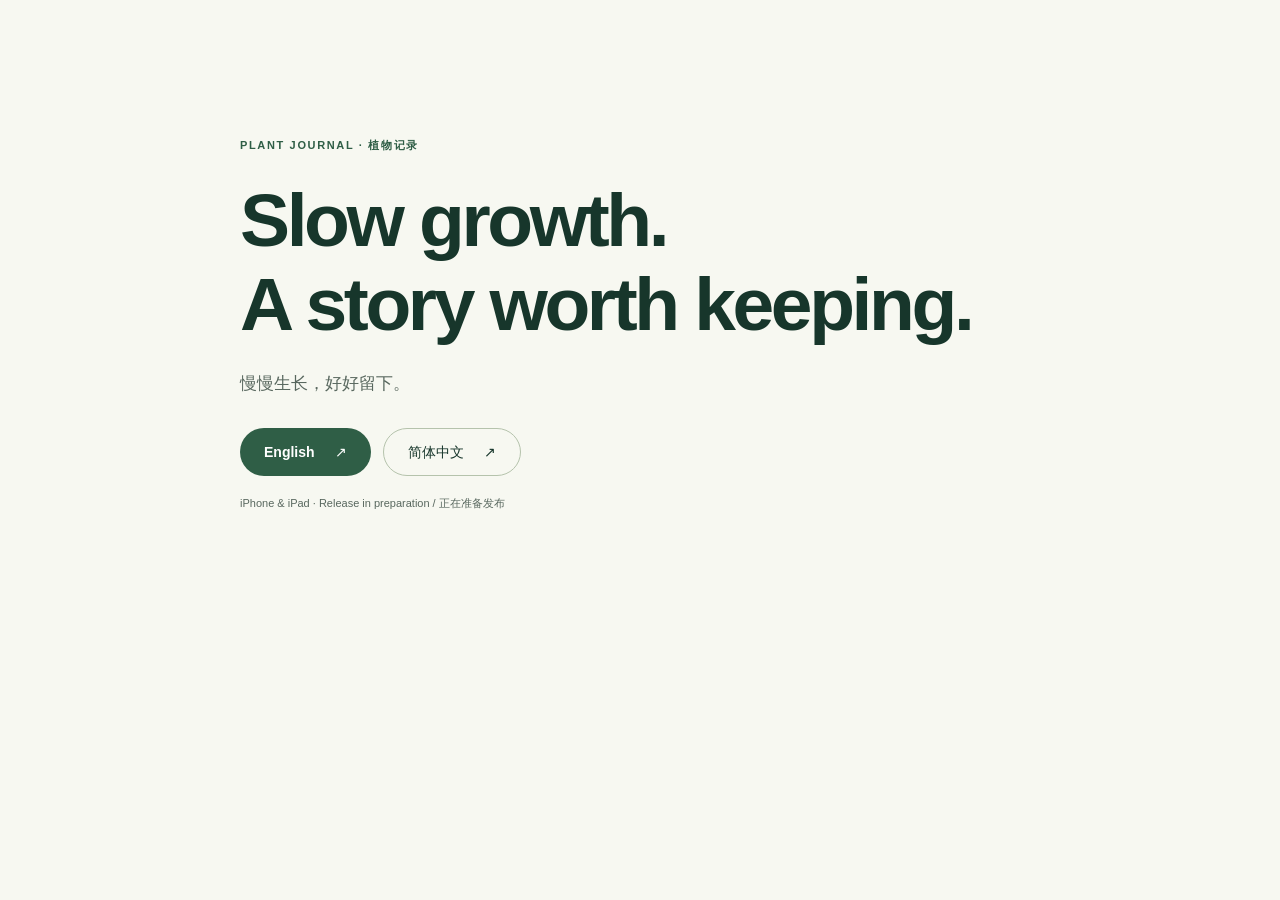
==== index.html @ 941551f2 "Publish bilingual Plant Journal website and policies" ====
<!doctype html><html lang="en"><head><meta charset="utf-8"><meta name="viewport" content="width=device-width, initial-scale=1"><title>Plant Journal · 植物记录</title><meta name="description" content="Plant Journal for iPhone and iPad. 植物记录，留下一段看得见的成长。"><link rel="canonical" href="https://guogxy.github.io/plant-journal/"><link rel="alternate" hreflang="en" href="https://guogxy.github.io/plant-journal/en/"><link rel="alternate" hreflang="zh-Hans" href="https://guogxy.github.io/plant-journal/zh/"><link rel="alternate" hreflang="x-default" href="https://guogxy.github.io/plant-journal/"><meta name="theme-color" content="#f7f8f1"><link rel="stylesheet" href="assets/site.css"></head><body><main id="main" class="wrap chooser"><div><p class="eyebrow">Plant Journal · 植物记录</p><h1>Slow growth.<br>A story worth keeping.</h1><p lang="zh-Hans">慢慢生长，好好留下。</p><div class="actions"><a class="button" href="en/" lang="en">English</a><a class="button secondary" href="zh/" lang="zh-Hans">简体中文</a></div><p class="visual-caption">iPhone & iPad · Release in preparation / 正在准备发布</p></div></main></body></html>
---- assets/site.css ----
@layer reset, base, layout, components;
@layer reset {
  *, *::before, *::after { box-sizing: border-box; }
  body, h1, h2, h3, p, figure, ul, ol { margin: 0; }
  img { display: block; max-width: 100%; }
  button, input { font: inherit; }
}
@layer base {
  :root { color-scheme: light; --paper: #f7f8f1; --white: #fff; --ink: #17362b; --muted: #58675e; --green: #2f5e46; --line: #dce2d7; --lime: #e4eccd; --dark: #16382b; --radius: 28px; }
  html { scroll-behavior: smooth; scroll-padding-top: 105px; }
  body { background: var(--paper); color: var(--ink); font: 17px/1.65 -apple-system, BlinkMacSystemFont, "Segoe UI", sans-serif; -webkit-font-smoothing: antialiased; }
  :lang(zh-Hans) { font-family: -apple-system, BlinkMacSystemFont, "PingFang SC", "Microsoft YaHei", sans-serif; }
  a { color: inherit; text-decoration-thickness: 1px; text-underline-offset: 4px; }
  a:hover { text-decoration-thickness: 2px; }
  :focus-visible { outline: 3px solid #947c2b; outline-offset: 5px; border-radius: 4px; }
  ::selection { background: #dbe7bc; color: #153728; }
  h1, h2, h3 { font-weight: 570; line-height: 1.12; letter-spacing: -.045em; text-wrap: balance; }
  h1 { font-size: clamp(46px, 6.3vw, 85px); }
  h2 { font-size: clamp(34px, 4vw, 54px); }
  h3 { font-size: 23px; letter-spacing: -.025em; }
  p { text-wrap: pretty; }
  @media (prefers-reduced-motion: reduce) { html { scroll-behavior: auto; } *, *::before, *::after { transition: none !important; animation: none !important; } }
}
@layer layout {
  .wrap { width: min(1180px, calc(100% - 80px)); margin-inline: auto; }
  .site-header { position: sticky; top: 0; z-index: 10; border-bottom: 1px solid var(--line); background: rgba(247,248,241,.91); -webkit-backdrop-filter: blur(18px); backdrop-filter: blur(18px); }
  .nav-inner { min-height: 83px; display: flex; align-items: center; gap: 36px; }
  .wordmark { font-size: 21px; font-weight: 650; letter-spacing: -.04em; text-decoration: none; white-space: nowrap; display: inline-flex; align-items: center; gap: 10px; }
  .brand-icon { width: 34px; height: 34px; border-radius: 9px; }
  .nav-links { display: flex; align-items: center; gap: 30px; margin-left: auto; }
  .nav-links a { font-size: 14px; text-decoration: none; padding-block: 12px; }
  .nav-links a:hover, .nav-links [aria-current] { text-decoration: underline; }
  .language { font-size: 13px; font-weight: 600; text-decoration: none; border: 1px solid #ced7c9; border-radius: 100px; padding: 7px 13px; white-space: nowrap; }
  .hero { display: grid; grid-template-columns: 1.03fr 1fr; align-items: center; gap: 72px; padding: 78px 0 65px; }
  .hero h1 { margin: 23px 0; max-width: 640px; }
  .hero-copy > p { max-width: 490px; font-size: 19px; color: var(--muted); }
  .actions { display: flex; gap: 12px; flex-wrap: wrap; margin: 30px 0 19px; }
  .hero-visual { position: relative; }
  .photo-stage { position: relative; border-radius: 32px; overflow: hidden; background: #e8ece5; aspect-ratio: .92; box-shadow: 0 25px 80px -55px #17362b; }
  .photo-stage > img { width: 100%; height: 100%; object-fit: cover; object-position: 51% 50%; }
  .viewfinder { position: absolute; inset: 20% 16% 14%; border: 1.5px dashed rgba(47,94,70,.8); border-radius: 15px; pointer-events: none; }
  .frame-label { position: absolute; bottom: 21px; left: 21px; right: 21px; border: 1px solid rgba(255,255,255,.8); background: rgba(247,248,241,.85); -webkit-backdrop-filter: blur(20px); backdrop-filter: blur(20px); border-radius: 18px; padding: 14px 18px; display: flex; align-items: center; justify-content: space-between; gap: 16px; }
  .frame-label span { display: block; font-size: 12px; color: var(--muted); }
  .frame-label strong { font-size: 14px; font-weight: 600; }
  .frame-label .crosshair { flex: 0 0 27px; width: 27px; height: 27px; border: 1px solid var(--green); border-radius: 50%; position: relative; }
  .crosshair::before, .crosshair::after { content: ""; position: absolute; background: var(--green); }
  .crosshair::before { width: 1px; height: 35px; left: 12px; top: -5px; }
  .crosshair::after { width: 35px; height: 1px; left: -5px; top: 12px; }
  .visual-caption { font-size: 11px; color: var(--muted); margin-top: 11px; line-height: 1.5; }
  .intro-band { border-top: 1px solid var(--line); border-bottom: 1px solid var(--line); display: grid; grid-template-columns: repeat(3,1fr); margin-bottom: 105px; }
  .intro-item { padding: 25px 25px 25px 0; }
  .intro-item + .intro-item { padding-left: 35px; border-left: 1px solid var(--line); }
  .intro-item b { font-weight: 550; font-size: 15px; display: block; }
  .intro-item span { font-size: 13px; color: var(--muted); }
  .section-heading { display: flex; align-items: end; justify-content: space-between; gap: 50px; margin-bottom: 45px; }
  .section-heading h2 { max-width: 680px; margin-top: 15px; }
  .section-heading > p { max-width: 300px; color: var(--muted); font-size: 15px; }
  .workflow { padding-bottom: 110px; }
  .workflow-grid { display: grid; grid-template-columns: 1fr 1fr 1fr; gap: 24px; }
  .step { border-top: 1px solid #aebfa6; padding-top: 20px; }
  .step .number { font-size: 12px; letter-spacing: .08em; color: var(--muted); display: block; margin-bottom: 42px; }
  .step h3 { margin-bottom: 16px; }
  .step p { font-size: 15px; color: var(--muted); }
  .dark-section { background: var(--dark); color: #f4f8eb; padding-block: 88px; }
  .dark-section .eyebrow { color: #c0d59f; }
  .detail-grid { display: grid; grid-template-columns: .95fr 1fr; align-items: center; gap: 100px; }
  .detail-copy h2 { margin: 18px 0 24px; }
  .detail-copy > p { color: #becfc0; font-size: 16px; }
  .feature-list { list-style: none; padding: 0; margin: 33px 0 0; }
  .feature-list li { border-top: 1px solid #3e5949; padding: 18px 0; }
  .feature-list b { font-weight: 550; font-size: 16px; display: block; }
  .feature-list span { color: #becfc0; font-size: 14px; display: block; margin-top: 4px; }
  .screenshot-figure { max-width: 322px; margin-inline: auto; }
  .phone-frame { border: 7px solid #0e251c; border-radius: 46px; overflow: hidden; box-shadow: 0 30px 80px -40px #000; background: var(--paper); }
  .phone-frame img { width: 100%; height: auto; }
  .screenshot-figure figcaption { color: #b4c7b9; font-size: 11px; margin-top: 17px; line-height: 1.5; }
  .editing { padding-block: 105px; }
  .edit-grid { display: grid; grid-template-columns: 1fr 1fr; gap: 24px; }
  .edit-card { padding: 35px; border-radius: var(--radius); background: #edf0e4; }
  .edit-card:nth-child(2) { background: #e6ecdf; }
  .edit-card .small-label { font-size: 11px; text-transform: uppercase; letter-spacing: .1em; color: var(--green); }
  .edit-card h3 { font-size: 30px; margin: 15px 0 18px; }
  .edit-card p { font-size: 15px; color: var(--muted); }
  .settings-list { list-style: none; padding: 0; margin-top: 28px; }
  .settings-list li { display: flex; justify-content: space-between; align-items: center; border-top: 1px solid #d2dbc9; gap: 16px; padding-block: 13px; font-size: 14px; }
  .control-tag { border: 1px solid #becbb3; border-radius: 100px; padding: 2px 10px; font-size: 10px; white-space: nowrap; color: var(--green); }
  .data-section { border-top: 1px solid var(--line); padding: 20px 0 100px; }
  .data-grid { display: grid; grid-template-columns: 1fr 1fr; gap: 100px; padding-top: 48px; }
  .data-grid h2 { margin: 16px 0 24px; }
  .data-grid p { color: var(--muted); }
  .data-notes { list-style: none; padding: 0; }
  .data-notes li { padding: 0 0 20px 0; margin-bottom: 20px; border-bottom: 1px solid var(--line); }
  .data-notes h3 { font-size: 19px; margin-bottom: 8px; }
  .data-notes p { font-size: 14px; }
  .closing { padding: 50px; border-radius: 32px; background: var(--lime); margin-bottom: 90px; display: flex; align-items: center; justify-content: space-between; gap: 40px; }
  .closing h2 { font-size: 36px; margin: 13px 0; }
  .closing p { color: var(--muted); font-size: 14px; }
  .site-footer { border-top: 1px solid var(--line); padding-block: 38px; }
  .footer-top { display: flex; justify-content: space-between; align-items: start; gap: 30px; }
  .footer-links { display: flex; flex-wrap: wrap; gap: 12px 25px; font-size: 13px; }
  .footer-bottom { display: flex; justify-content: space-between; gap: 30px; color: var(--muted); font-size: 11px; margin-top: 28px; }
  .document-header { padding: 70px 0 48px; border-bottom: 1px solid var(--line); }
  .document-header h1 { font-size: clamp(42px,5.2vw,68px); margin: 17px 0 24px; }
  .document-header p { max-width: 770px; color: var(--muted); font-size: 19px; }
  .document-header .date { font-size: 12px; margin-top: 25px; }
  .document-grid { display: grid; grid-template-columns: 230px minmax(0,740px); gap: 75px; padding-block: 55px 100px; }
  .toc { position: sticky; top: 112px; align-self: start; }
  .toc > p { font-size: 11px; text-transform: uppercase; letter-spacing: .12em; color: var(--muted); margin-bottom: 18px; }
  .toc ol { padding-left: 18px; color: var(--muted); font-size: 13px; }
  .toc li { padding-bottom: 10px; }
  .toc a { text-decoration: none; }
  .toc a:hover { text-decoration: underline; }
  .prose section { margin-bottom: 44px; }
  .prose h2 { font-size: 28px; margin-bottom: 19px; letter-spacing: -.025em; }
  .prose h3 { font-size: 19px; margin: 24px 0 13px; }
  .prose p, .prose li { font-size: 15px; color: #43544a; }
  .prose p + p, .prose p + ul, .prose p + ol, .prose ul + p, .prose ol + p { margin-top: 15px; }
  .prose ul, .prose ol { padding-left: 22px; }
  .prose li + li { margin-top: 9px; }
  .prose strong { color: var(--ink); font-weight: 600; }
  .prose .callout { padding: 22px 25px; background: #e9eedf; border-radius: 20px; margin: 25px 0; }
  .license-text { white-space: pre-wrap; overflow-wrap: anywhere; font: 12px/1.75 ui-monospace, SFMono-Regular, Menlo, monospace; border: 1px solid var(--line); padding: 25px; border-radius: 18px; color: #43544a; }
  .contact-box { border: 1px solid #bacab0; border-radius: 22px; padding: 25px; margin-top: 25px; }
  .contact-box a { overflow-wrap: anywhere; }
  .chooser { min-height: 72vh; display: flex; align-items: center; max-width: 800px; padding-block: 80px; }
  .chooser h1 { font-size: clamp(44px,6vw,75px); margin: 24px 0; }
  .chooser p { color: var(--muted); }
  @media (max-width: 1000px) {
    .hero { gap: 35px; }
    .detail-grid, .data-grid { gap: 55px; }
    .document-grid { grid-template-columns: 180px minmax(0,1fr); gap: 45px; }
    .nav-links { gap: 22px; }
  }
  @media (max-width: 760px) {
    .wrap { width: calc(100% - 40px); }
    .nav-inner { min-height: 72px; gap: 14px; flex-wrap: wrap; padding-block: 15px 10px; }
    .wordmark { font-size: 20px; }
    .language { margin-left: auto; order: 1; }
    .nav-links { order: 2; width: 100%; justify-content: space-between; margin: 0; gap: 12px; }
    .nav-links a { font-size: 12px; padding: 3px 0; }
    .hero { grid-template-columns: 1fr; gap: 40px; padding-block: 43px 35px; }
    .hero h1 { margin: 20px 0; font-size: clamp(47px,11.7vw,70px); max-width: 580px; }
    .hero-copy > p { font-size: 17px; }
    .photo-stage { max-height: 560px; aspect-ratio: 1.1; }
    .intro-band { grid-template-columns: 1fr; margin-bottom: 65px; }
    .intro-item, .intro-item + .intro-item { border-left: 0; padding: 15px 0; display: flex; justify-content: space-between; gap: 15px; }
    .intro-item + .intro-item { border-top: 1px solid var(--line); }
    .intro-item b, .intro-item span { font-size: 12px; }
    .section-heading { display: block; margin-bottom: 30px; }
    .section-heading > p { max-width: 480px; margin-top: 22px; }
    .workflow { padding-bottom: 65px; }
    .workflow-grid { grid-template-columns: 1fr; gap: 30px; }
    .step .number { margin-bottom: 18px; }
    .step h3 { font-size: 25px; }
    .dark-section { padding-block: 58px; }
    .detail-grid, .data-grid, .edit-grid { grid-template-columns: 1fr; gap: 40px; }
    .screenshot-figure { max-width: 290px; }
    .editing { padding-block: 65px; }
    .edit-card { padding: 27px; }
    .data-section { padding-bottom: 40px; }
    .data-grid { padding-top: 35px; }
    .closing { padding: 30px; display: block; margin-bottom: 55px; }
    .closing h2 { font-size: 31px; }
    .closing .button { margin-top: 25px; }
    .footer-top, .footer-bottom { display: block; }
    .footer-links { margin-top: 25px; }
    .footer-bottom > :last-child { margin-top: 8px; }
    .document-header { padding: 43px 0 32px; }
    .document-header p { font-size: 16px; }
    .document-grid { display: block; padding-block: 32px 50px; }
    .toc { position: static; border-bottom: 1px solid var(--line); padding-bottom: 22px; margin-bottom: 35px; }
    .toc ol { display: flex; flex-wrap: wrap; gap: 8px 22px; list-style: none; padding: 0; }
    .toc li { padding: 0; }
    .prose h2 { font-size: 25px; }
  }
}
@layer components {
  .eyebrow { font-size: 11px; letter-spacing: .15em; text-transform: uppercase; font-weight: 650; color: var(--green); }
  :lang(zh-Hans) .eyebrow { letter-spacing: .16em; }
  .status { display: inline-flex; align-items: center; gap: 8px; font-size: 11px; color: var(--muted); }
  .status::before { content: ""; width: 6px; height: 6px; background: #72925f; border-radius: 50%; }
  .button { display: inline-flex; align-items: center; justify-content: center; min-height: 48px; border-radius: 100px; background: var(--green); color: #fff; text-decoration: none; padding: 11px 24px; font-size: 14px; font-weight: 550; gap: 20px; }
  .button::after { content: "↗"; }
  .button:hover { background: #224d37; text-decoration: none; }
  .button.secondary { background: transparent; border: 1px solid #b5c3ac; color: var(--ink); }
  .button.secondary:hover { background: #e8edde; }
  .text-link { font-size: 13px; font-weight: 550; display: inline-block; margin-top: 20px; }
  .skip-link { position: absolute; left: 15px; top: -100px; background: var(--dark); color: #fff; padding: 10px 20px; z-index: 30; }
  .skip-link:focus { top: 10px; }
}
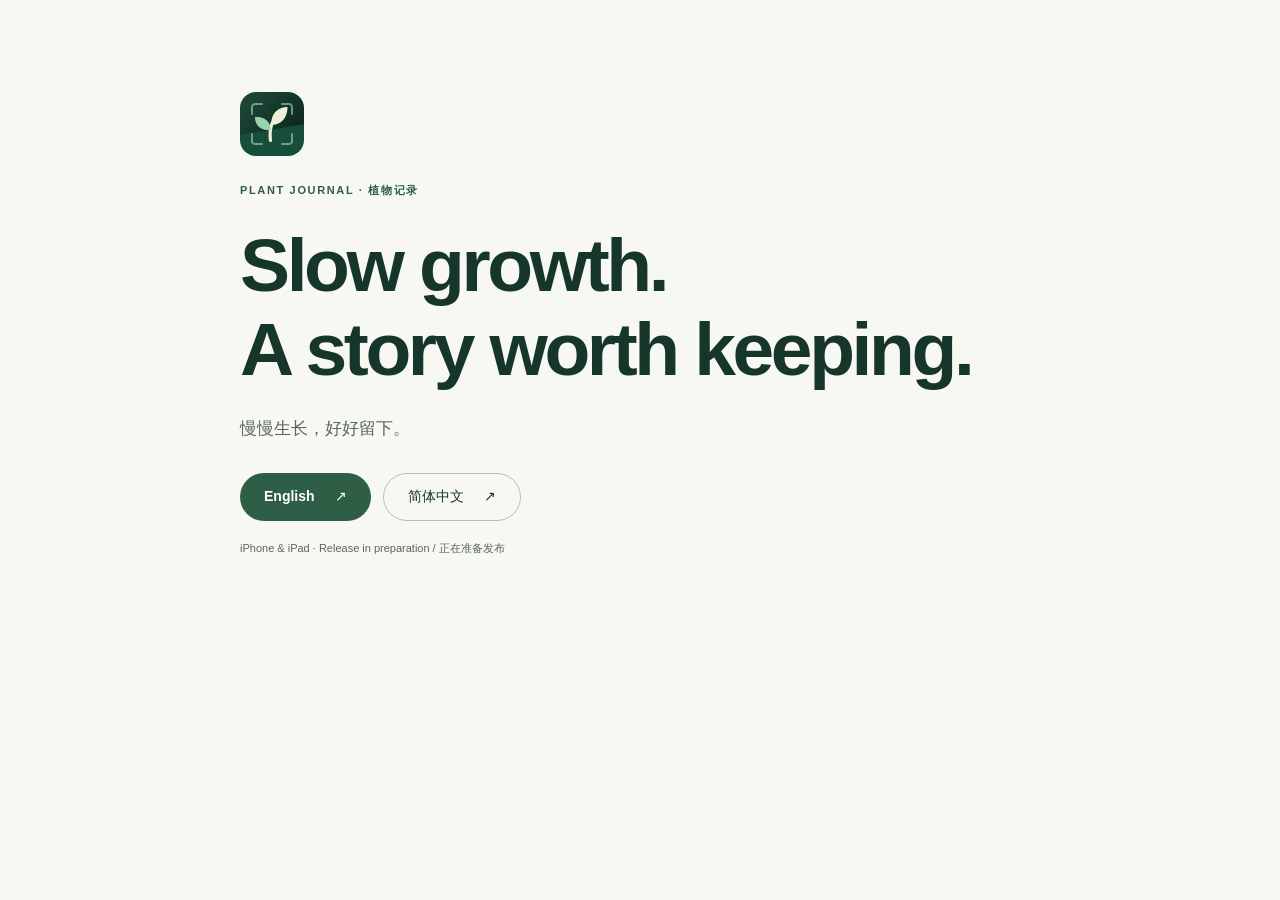
==== commit 862c6d96: "Use the actual English capture screen and approved icon on every page" ====
--- a/index.html
+++ b/index.html
@@ -1 +1 @@
-<!doctype html><html lang="en"><head><meta charset="utf-8"><meta name="viewport" content="width=device-width, initial-scale=1"><title>Plant Journal · 植物记录</title><meta name="description" content="Plant Journal for iPhone and iPad. 植物记录，留下一段看得见的成长。"><link rel="canonical" href="https://guogxy.github.io/plant-journal/"><link rel="alternate" hreflang="en" href="https://guogxy.github.io/plant-journal/en/"><link rel="alternate" hreflang="zh-Hans" href="https://guogxy.github.io/plant-journal/zh/"><link rel="alternate" hreflang="x-default" href="https://guogxy.github.io/plant-journal/"><meta name="theme-color" content="#f7f8f1"><link rel="stylesheet" href="assets/site.css"></head><body><main id="main" class="wrap chooser"><div><p class="eyebrow">Plant Journal · 植物记录</p><h1>Slow growth.<br>A story worth keeping.</h1><p lang="zh-Hans">慢慢生长，好好留下。</p><div class="actions"><a class="button" href="en/" lang="en">English</a><a class="button secondary" href="zh/" lang="zh-Hans">简体中文</a></div><p class="visual-caption">iPhone & iPad · Release in preparation / 正在准备发布</p></div></main></body></html>
+<!doctype html><html lang="en"><head><meta charset="utf-8"><meta name="viewport" content="width=device-width, initial-scale=1"><title>Plant Journal · 植物记录</title><meta name="description" content="Plant Journal for iPhone and iPad. 植物记录，留下一段看得见的成长。"><link rel="canonical" href="https://guogxy.github.io/plant-journal/"><link rel="alternate" hreflang="en" href="https://guogxy.github.io/plant-journal/en/"><link rel="alternate" hreflang="zh-Hans" href="https://guogxy.github.io/plant-journal/zh/"><link rel="alternate" hreflang="x-default" href="https://guogxy.github.io/plant-journal/"><meta name="theme-color" content="#f7f8f1"><link rel="stylesheet" href="assets/site.css"><link rel="icon" type="image/png" href="assets/app-icon.png"><link rel="apple-touch-icon" href="assets/app-icon.png"></head><body><main id="main" class="wrap chooser"><div><img src="assets/app-icon.png" width="64" height="64" alt="" style="border-radius:16px;margin-bottom:25px"><p class="eyebrow">Plant Journal · 植物记录</p><h1>Slow growth.<br>A story worth keeping.</h1><p lang="zh-Hans">慢慢生长，好好留下。</p><div class="actions"><a class="button" href="en/" lang="en">English</a><a class="button secondary" href="zh/" lang="zh-Hans">简体中文</a></div><p class="visual-caption">iPhone & iPad · Release in preparation / 正在准备发布</p></div></main></body></html>
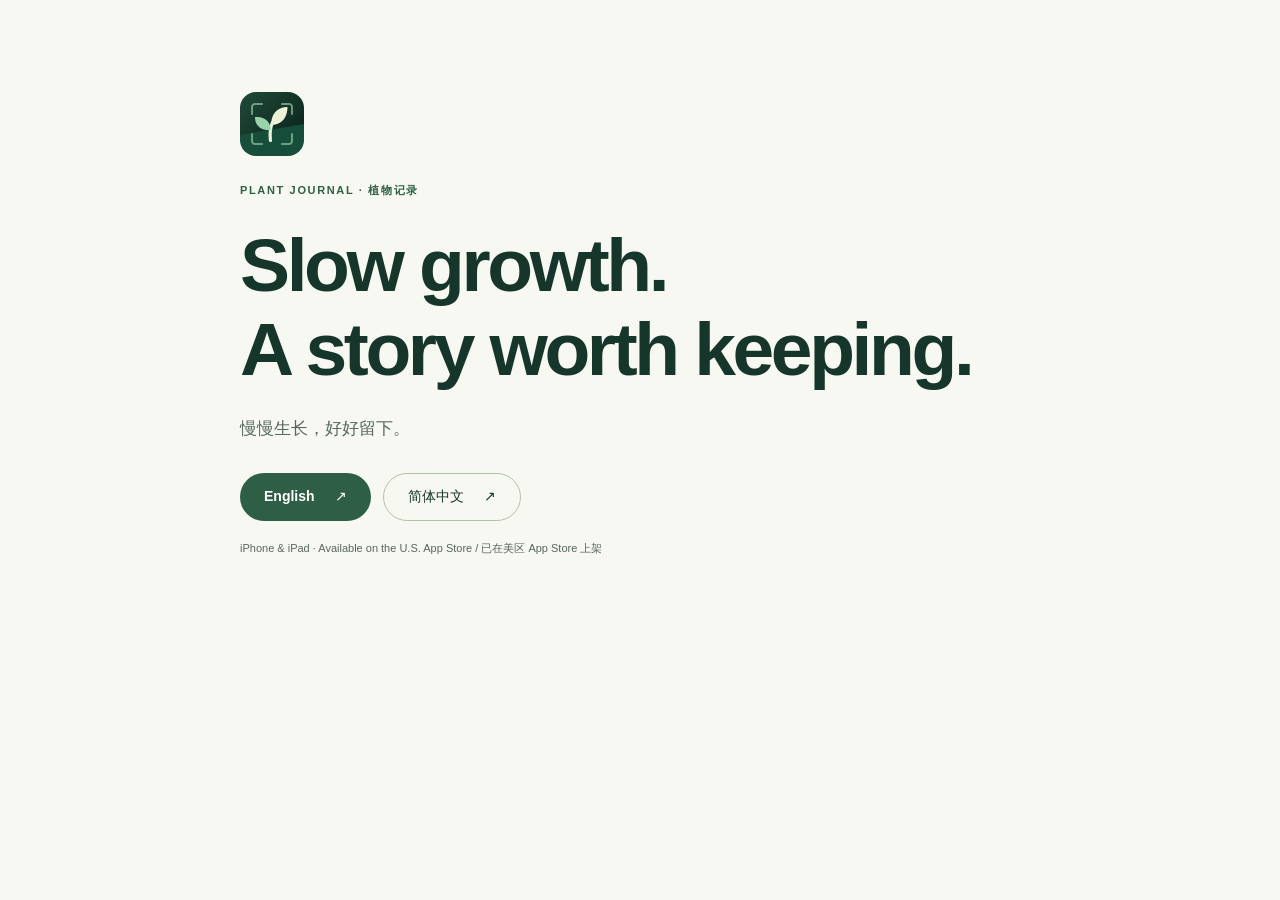
==== commit 353838be: "Add verified App Store download links to Plant Journal website" ====
--- a/index.html
+++ b/index.html
@@ -1 +1 @@
-<!doctype html><html lang="en"><head><meta charset="utf-8"><meta name="viewport" content="width=device-width, initial-scale=1"><title>Plant Journal · 植物记录</title><meta name="description" content="Plant Journal for iPhone and iPad. 植物记录，留下一段看得见的成长。"><link rel="canonical" href="https://guogxy.github.io/plant-journal/"><link rel="alternate" hreflang="en" href="https://guogxy.github.io/plant-journal/en/"><link rel="alternate" hreflang="zh-Hans" href="https://guogxy.github.io/plant-journal/zh/"><link rel="alternate" hreflang="x-default" href="https://guogxy.github.io/plant-journal/"><meta name="theme-color" content="#f7f8f1"><link rel="stylesheet" href="assets/site.css"><link rel="icon" type="image/png" href="assets/app-icon.png"><link rel="apple-touch-icon" href="assets/app-icon.png"></head><body><main id="main" class="wrap chooser"><div><img src="assets/app-icon.png" width="64" height="64" alt="" style="border-radius:16px;margin-bottom:25px"><p class="eyebrow">Plant Journal · 植物记录</p><h1>Slow growth.<br>A story worth keeping.</h1><p lang="zh-Hans">慢慢生长，好好留下。</p><div class="actions"><a class="button" href="en/" lang="en">English</a><a class="button secondary" href="zh/" lang="zh-Hans">简体中文</a></div><p class="visual-caption">iPhone & iPad · Release in preparation / 正在准备发布</p></div></main></body></html>
+<!doctype html><html lang="en"><head><meta charset="utf-8"><meta name="viewport" content="width=device-width, initial-scale=1"><title>Plant Journal · 植物记录</title><meta name="description" content="Plant Journal for iPhone and iPad. 植物记录，留下一段看得见的成长。"><link rel="canonical" href="https://guogxy.github.io/plant-journal/"><link rel="alternate" hreflang="en" href="https://guogxy.github.io/plant-journal/en/"><link rel="alternate" hreflang="zh-Hans" href="https://guogxy.github.io/plant-journal/zh/"><link rel="alternate" hreflang="x-default" href="https://guogxy.github.io/plant-journal/"><meta name="theme-color" content="#f7f8f1"><link rel="stylesheet" href="assets/site.css"><link rel="icon" type="image/png" href="assets/app-icon.png"><link rel="apple-touch-icon" href="assets/app-icon.png"></head><body><main id="main" class="wrap chooser"><div><img src="assets/app-icon.png" width="64" height="64" alt="" style="border-radius:16px;margin-bottom:25px"><p class="eyebrow">Plant Journal · 植物记录</p><h1>Slow growth.<br>A story worth keeping.</h1><p lang="zh-Hans">慢慢生长，好好留下。</p><div class="actions"><a class="button" href="en/" lang="en">English</a><a class="button secondary" href="zh/" lang="zh-Hans">简体中文</a></div><p class="visual-caption">iPhone & iPad · Available on the U.S. App Store / 已在美区 App Store 上架</p></div></main></body></html>
